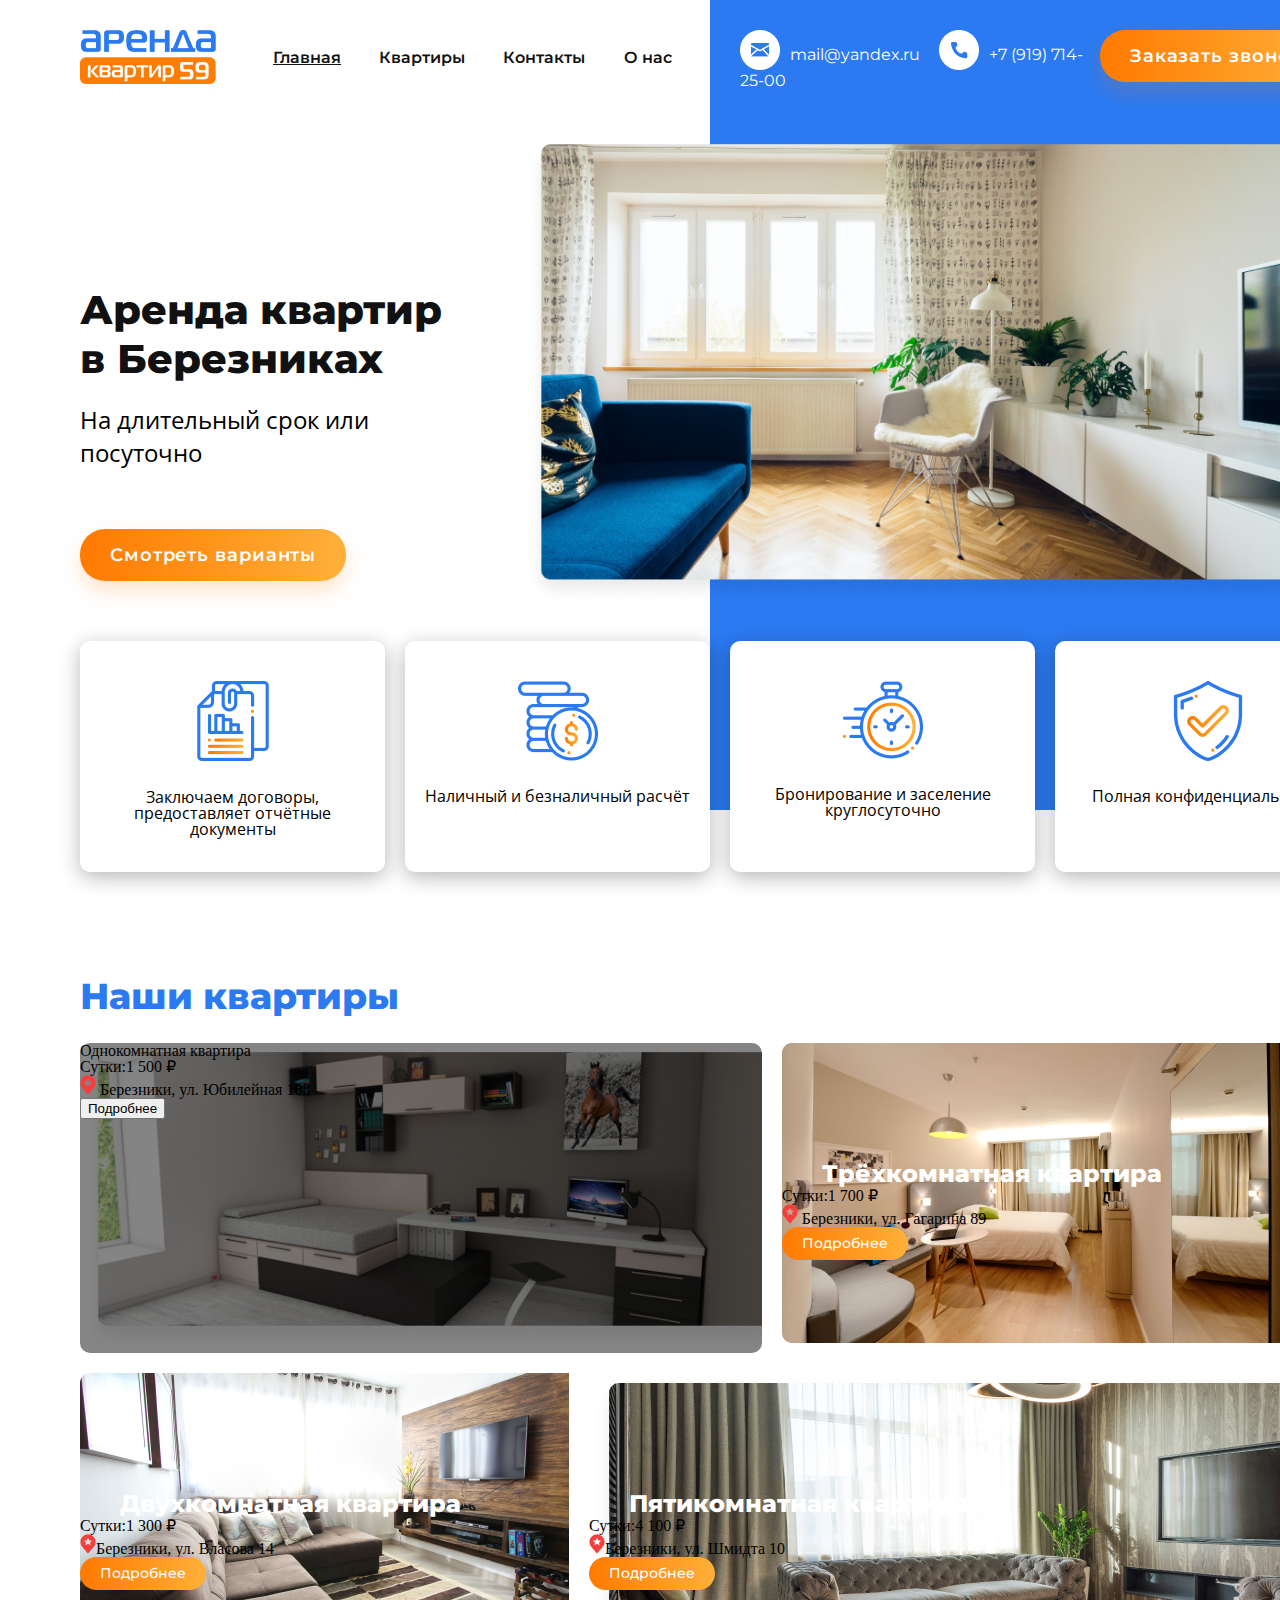
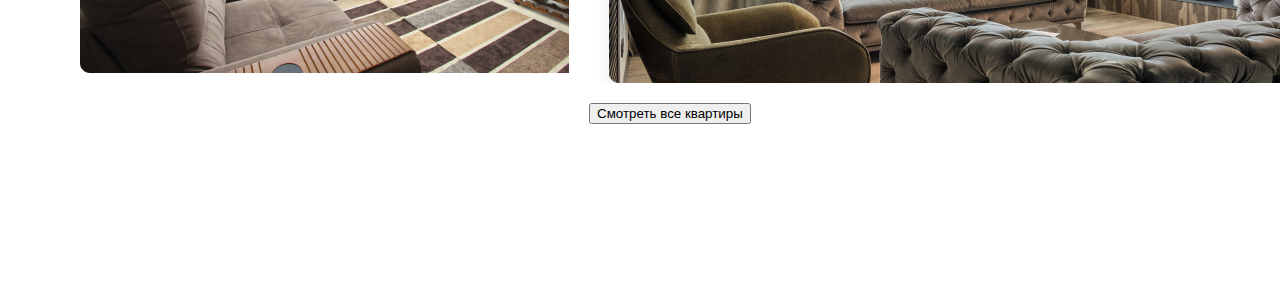
==== Honework_7/index.html @ 9f1ea018 "start hw7" ====
<!DOCTYPE html>
<html lang="en">

<head>
    <meta charset="UTF-8">
    <meta http-equiv="X-UA-Compatible" content="IE=edge">
    <meta name="viewport" content="width=device-width, initial-scale=1.0">
    <link rel="stylesheet" href="reset.css">
    <link rel="stylesheet" href="style.css">
    <link rel="preconnect" href="https://fonts.googleapis.com">
    <link rel="preconnect" href="https://fonts.gstatic.com" crossorigin>
    <link href="https://fonts.googleapis.com/css2?family=Montserrat:wght@500&display=swap" rel="stylesheet">
    <link rel="preconnect" href="https://fonts.googleapis.com">
    <link rel="preconnect" href="https://fonts.gstatic.com" crossorigin>
    <link href="https://fonts.googleapis.com/css2?family=Montserrat:wght@800&display=swap" rel="stylesheet">
    <link rel="preconnect" href="https://fonts.googleapis.com">
    <link rel="preconnect" href="https://fonts.gstatic.com" crossorigin>
    <link href="https://fonts.googleapis.com/css2?family=Open+Sans&display=swap" rel="stylesheet">
    <title>Оренда</title>
</head>

<body>
    <div class="container">
        <div class="grid_card">
            <div class="back_blue"></div>
            <div class="logo"><img src="./image/logo (1).png" alt="Logo"></div>
            <div class="menu">
                <ul>
                    <li><a href="#" style="text-decoration: underline ;">Главная</a></li>
                    <li><a href="second">Квартиры</a></li>
                    <li><a href="#">Контакты</a></li>
                    <li><a href="#">О нас</a></li>
                </ul>
            </div>
            <div class="contacts">
                <img src="./image/Icon.png" alt="mail"><a href="mailto:mail@yandex.ru">mail@yandex.ru</a>
                <img style="margin-left: 15px;" src="./image/Icon (1).png" alt="phone"><a
                    href="tel:+7 (919) 714-25-00">+7 (919) 714-25-00</a>
            </div>
            <div class="btn_main"><button type="button">Заказать звонок</button></div>
            <div class="left">
                <h1>Аренда квартир в Березниках</h1>
                <h2>На длительный срок
                    или посуточно</h2>
                <button type="button">Смотреть варианты</button>
            </div>
            <div class="right"><img style="margin-left: 30px ; width:97%;" src="./image/img.png" alt="квартира"></div>

            <div class="offers">

                <div class="card1"><img src="./image/XMLID 1334.png" alt="file">
                    <h2>Заключаем договоры, предоставляет отчётные документы</h2>
                </div>
                <div class="card2"><img src="./image/Group 13.png" alt="money">
                    <h2>Наличный и безналичный расчёт</h2>
                </div>
                <div class="card3"><img src="./image/XMLID 386.png" alt="time">
                    <h2>Бронирование и заселение круглосуточно</h2>
                </div>
                <div class="card4"><img src="./image/Group (2).png" alt="safe">
                    <h2>Полная конфиденциальность </h2>
                </div>

            </div>

        </div>

    </div>
    <div class="container_2">
        <div class="our_apartament">
            <div id="second" class="header">
                <h1>Наши квартиры</h1>
            </div>

            <div class="aprt_1">

                <div class="box_shadow">
                    <h2>Однокомнатная квартира</h2>
                    <ul>
                        <li>Сутки:1 500 ₽</li>
                        <li><img src="./image/location.png" alt="locationicon"> Березники, ул. Юбилейная 108</li>
                    </ul>
                    <button>Подробнее</button>
                </div>

            </div>
            <div class="aprt_2">
                <h2>Трёхкомнатная квартира</h2>
                <ul>
                    <li>Сутки:1 700 ₽</li>
                    <li><img src="./image/location.png" alt="locationicon"> Березники, ул. Гагарина 89</li>
                </ul>
                <button>Подробнее</button>
            </div>
            <div class="aprt_3">
                <h2>Двухкомнатная квартира</h2>
                <ul>
                    <li>Сутки:1 300 ₽</li>
                    <li><img src="./image/location.png" alt="locationicon">Березники, ул. Власова 14</li>
                </ul>
                <button>Подробнее</button>
            </div>
            <div class="aprt_4">
                <h2>Пятикомнатная квартира</h2>
                <ul>
                    <li>Сутки:4 100 ₽</li>
                    <li><img src="./image/location.png" alt="locationicon">Березники, ул. Шмидта 10</li>
                </ul>
                <button>Подробнее</button>
            </div>
            <div class="btn_aprt">
                <button>Смотреть все квартиры</button>
            </div>
        </div>


    </div>
</body>

</html>
---- Honework_7/style.css ----
body{
  background-color: (255, 255, 255, 1);
}
.container{
    max-width: 1440px ;
    width: 100%;
    margin: 0 auto;
    margin-left: 80px;
    margin-bottom: 80px;
}
div.container>.grid_card{

    display: grid;
    grid-template-columns:  1.2fr repeat(4, 1fr)  repeat(2, 1.8fr) 2.4fr ;
    grid-template-rows: 0.8fr repeat(2, 1.5fr) 1fr 0.5fr;
    grid-column-gap: 0px;
    grid-row-gap: 0px;
}
div.container>div.grid_card>.back_blue{
    grid-area: 1 / 6 / 5 / 9;
    width: 100%;
    height: 810px;
    background-color: rgba(43, 122, 241, 1);
    z-index: -2;
}
div.container>div.grid_card>.logo{
    margin-top: 30px;
    grid-area: 1 / 1 / 2 / 2;
}
div.container>div.grid_card>.menu{
    margin-top: 50px;
    grid-area: 1 / 2 / 2 / 6;

}
div.container>div.grid_card>.contacts{
    margin-top: 30px;
    grid-area: 1 / 6 / 2 / 8;
    margin-left: 30px;
    
}
div.container>div.grid_card>.btn_main{
    margin-top: 30px;
    grid-area: 1 / 8 / 2 / 9;
    
}
div.container>div.grid_card>.left{
    grid-area: 2 / 1 / 4 / 4;
    width: 413px;
    height: 296px;
    margin-top: 150px;
    
}
div.container>div.grid_card>.right{
    grid-area: 2 / 4 / 4 / 9;
}
div.container>div.grid_card>.offers{
    grid-area: 4 / 1 / 6 / 9;
    

}
div.container>div.grid_card>div.menu>ul>li>a{
    text-decoration: none;
    color: rgba(17, 17, 17, 1);
    font-family: 'Montserrat';
    font-weight: 600;
    font-size: 16px;
}
div.container>div.grid_card>div.menu>ul{
    display: flex;
    align-content: space-between;
    justify-content: space-evenly;
}
div.container>div.grid_card>.contacts>a{
    color: rgba(255, 255, 255, 1);
    font-family: 'Montserrat';
    font-weight: 400;
    font-size: 16px;
    vertical-align: 10px;
    margin-left: 10px;
    text-decoration: none;
}
div.container>div.grid_card>div.btn_main>button{
    box-shadow: 0px 10px 20px 0px rgba(255, 122, 0, 0.2);
    border-radius: 25px;
    display: flex;
    align-items: center;
    justify-content: center;
    padding: 15px 30px;
    border: none;
    cursor: pointer;
    font-family:'Montserrat' ;
    font-weight: 600;
    font-size: 18px;
    line-height: 22px;
    letter-spacing: 0.05em;
    background: linear-gradient(89.77deg, #FF7A00 0.2%, #FFB039 99.82%);
    color: rgba(255, 255, 255, 1);
    
}
div.container>div.grid_card>div.left>h1{
    font-family: 'Montserrat';
    font-size: 40px;
    font-weight: 800;
    line-height: 49px;
    letter-spacing: 0em;
    text-align: left;
    color: rgba(17, 17, 17, 1);


}
div.container>div.grid_card>div.left>h2{
    margin-top: 20px;
    text-align: left;
    font-family: 'Open Sans';
    font-size: 24px;
    font-weight: 400;
    line-height: 33px;
    letter-spacing: 0em;
    margin-top: 20px;
   

}
div.container>div.grid_card>div.left>button{
    margin-top: 60px;
    box-shadow: 0px 10px 20px 0px rgba(255, 122, 0, 0.2);
    border-radius: 25px;
    display: flex;
    align-items: center;
    justify-content: center;
    padding: 15px 30px;
    border: none;
    cursor: pointer;
    font-family:'Montserrat' ;
    font-weight: 600;
    font-size: 18px;
    line-height: 22px;
    letter-spacing: 0.05em;
    background: linear-gradient(89.77deg, #FF7A00 0.2%, #FFB039 99.82%);
    color: rgba(255, 255, 255, 1);
}
div.container>div.grid_card>div.offers{
    display: grid;
    grid-template-columns:  repeat(7, 1fr) 2fr;
    grid-template-rows: 1fr;

}
div.container>div.grid_card>div.offers>.card1{
    grid-area: 1 / 1 / 2 / 3;
    text-align: center;
    width: 305px;
    height: 231px;
    background-color: rgba(255, 255, 255, 1);
    z-index: 3;
    border-radius:10px ;
    box-shadow:0 5px 20px 0 rgba(17, 17, 17, 0.3);
   
}
div.container>div.grid_card>div.offers>div.card1>img{
    margin-top: 40px;
    margin-bottom: 25px;
}
div.container>div.grid_card>div.offers>div.card1>h2{
    width: 265px;
    font-family: 'Open Sans',sans-serif;
    font-size: 16px;
    font-weight: 400;
    margin-left: 20px;
}

div.container>div.grid_card>div.offers>.card2{
   margin-left: 20px;
   grid-area: 1 / 3 / 2 / 5;
    text-align: center;
    width: 305px;
    height: 231px;
    background-color: rgba(255, 255, 255, 1);
    z-index: 3;
    border-radius:10px ;
    box-shadow:  0 5px 20px 0 rgba(17, 17, 17, 0.3);
    font-family: 'Open Sans';
    font-size: 16px;
    font-weight: 400;
    
}
div.container>div.grid_card>div.offers>div.card2>img{
    margin-top: 40px;
    margin-bottom: 25px;
}
div.container>div.grid_card>div.offers>div.card2>h2{
    width: 265px;
    font-family: 'Open Sans',sans-serif;
    font-size: 16px;
    font-weight: 400;
    margin-left: 20px;
}
div.container>div.grid_card>div.offers>.card3{
    margin-left: 20px;
    grid-area: 1 / 5 / 2 / 7;
   text-align: center;
    width: 305px;
    height: 231px;
    background-color: rgba(255, 255, 255, 1);
    border-radius:10px ;
    box-shadow: 0 5px 20px 0 rgba(17, 17, 17, 0.3);
    z-index: 3;
    font-family: 'Open Sans';
    font-size: 16px;
    font-weight: 400;
    
}
div.container>div.grid_card>div.offers>div.card3>img{
    margin-top: 40px;
    margin-bottom: 25px;
}
div.container>div.grid_card>div.offers>div.card3>h2{
    width: 265px;
    font-family: 'Open Sans',sans-serif;
    font-size: 16px;
    font-weight: 400;
    margin-left: 20px;
}
div.container>div.grid_card>div.offers>.card4{
    margin-left: 20px;
    grid-area: 1 / 7 / 2 / 9; 
    text-align: center;
    width: 305px;
    height: 231px;
    background-color: rgba(255, 255, 255, 1);
    border-radius:10px ;
    box-shadow:0 5px 20px 0 rgba(17, 17, 17, 0.3);
    
    font-family: 'Open Sans';
    font-size: 16px;
    font-weight: 400;
}
div.container>div.grid_card>div.offers>div.card4>img{
    margin-top: 40px;
    margin-bottom: 25px;
}
div.container>div.grid_card>div.offers>div.card4>h2{
    width: 265px;
    font-family: 'Open Sans',sans-serif;
    font-size: 16px;
    font-weight: 400;
    margin-left: 20px;
}
.container_2{
    max-width: 1440px ;
    width: 100%;
    margin: 0 auto;
    margin-left: 80px;
    height: 814px;
}
div.container_2>.our_apartament{
    display: grid;
    grid-template-columns: 1.5fr repeat(2, 1.2fr) repeat(2, 1.5fr) repeat(3, 1fr);
    grid-template-rows: 0.4fr  repeat(4, 1.2fr) 1.5fr;
   gap: 20px;
   

}
div.container_2>div.our_apartament>.header{
    grid-area: 1 / 1 / 2 / 4;
}
div.container_2>div.our_apartament>.aprt_1{
    position: relative;
   background:  url(./image/apart1.png);
   background-repeat:no-repeat ;
   background-size: cover;
    grid-area: 2 / 1 / 4 / 5;
  

}
div.container_2>div.our_apartament>div.aprt_1>.box_shadow{
    width: 100%;
    height: 100%;
    left: 0px;
    top: 0px;
    border-radius: 10px;
    background-color: rgba(0, 0, 0, 0.479);
    position: absolute;

}

div.container_2>div.our_apartament>.aprt_2{
    height: 300px;
    grid-area: 2 / 5 / 4 / 9;
    background-repeat: no-repeat;
    background-image: url(./image/apart3.png);
   
   
}
div.container_2>div.our_apartament>.aprt_3{
    height: 300px;
    grid-area: 4 / 1 / 6 / 4;
    background-repeat: no-repeat;
    background-image: url(./image/apart2.png);
    
}
div.container_2>div.our_apartament>.aprt_4{
    height: 310px;
    background-image: url(./image/apart4.png);
    background-repeat: no-repeat;
    
    grid-area: 4 / 4 / 6 / 9;
}
div.container_2>div.our_apartament>.btn_aprt{
    grid-area: 6 / 4 / 7 / 6;
}
div.container_2>div.our_apartament>div.header>h1{
    font-family: 'Montserrat';
    font-size: 36px;
    font-weight: 800;
    line-height: 44px;
   
    text-align: left;
    color: rgba(43, 122, 241, 1);

}
div.container_2>div.our_apartament>div.aprt_1>h2,
div.container_2>div.our_apartament>div.aprt_2>h2,
div.container_2>div.our_apartament>div.aprt_3>h2,
div.container_2>div.our_apartament>div.aprt_4>h2{
    font-family: 'Montserrat';
    color: rgba(255, 255, 255, 1); 
    font-size: 24px;
    font-weight: 800;
    line-height: 29px;
    
    margin-left: 40px;
    margin-top: 116px;

}
 div.container_2>div.our_apartament>div.aprt_1>button,
 div.container_2>div.our_apartament>div.aprt_2>button,
 div.container_2>div.our_apartament>div.aprt_3>button,
 div.container_2>div.our_apartament>div.aprt_4>button{
    border-radius: 25px;
    padding: 8px 20px;
    border: none;
    cursor: pointer;
    font-family:'Montserrat' ;
    font-weight: 500;
    font-size: 14px;
    line-height: 17px;
    background: linear-gradient(89.77deg, #FF7A00 0.2%, #FFB039 99.82%);
    color: rgba(255, 255, 255, 1);
 }
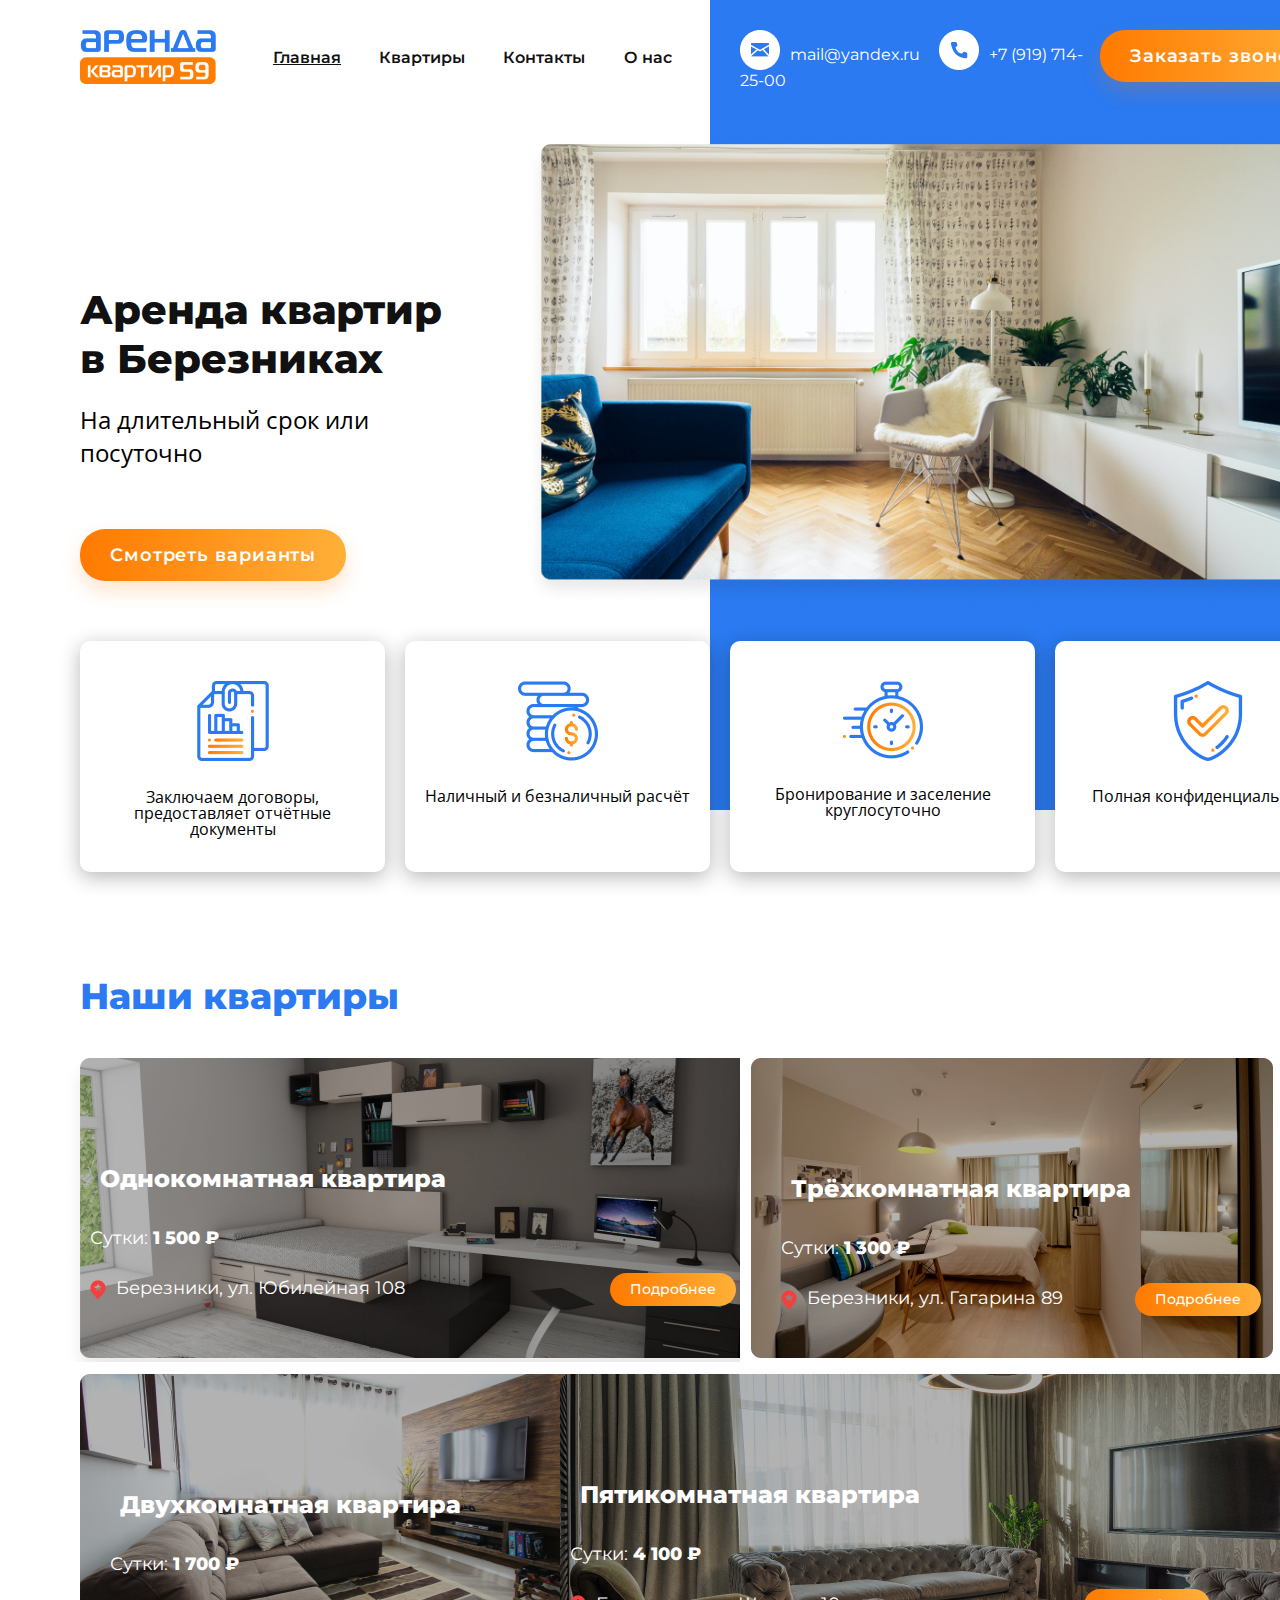
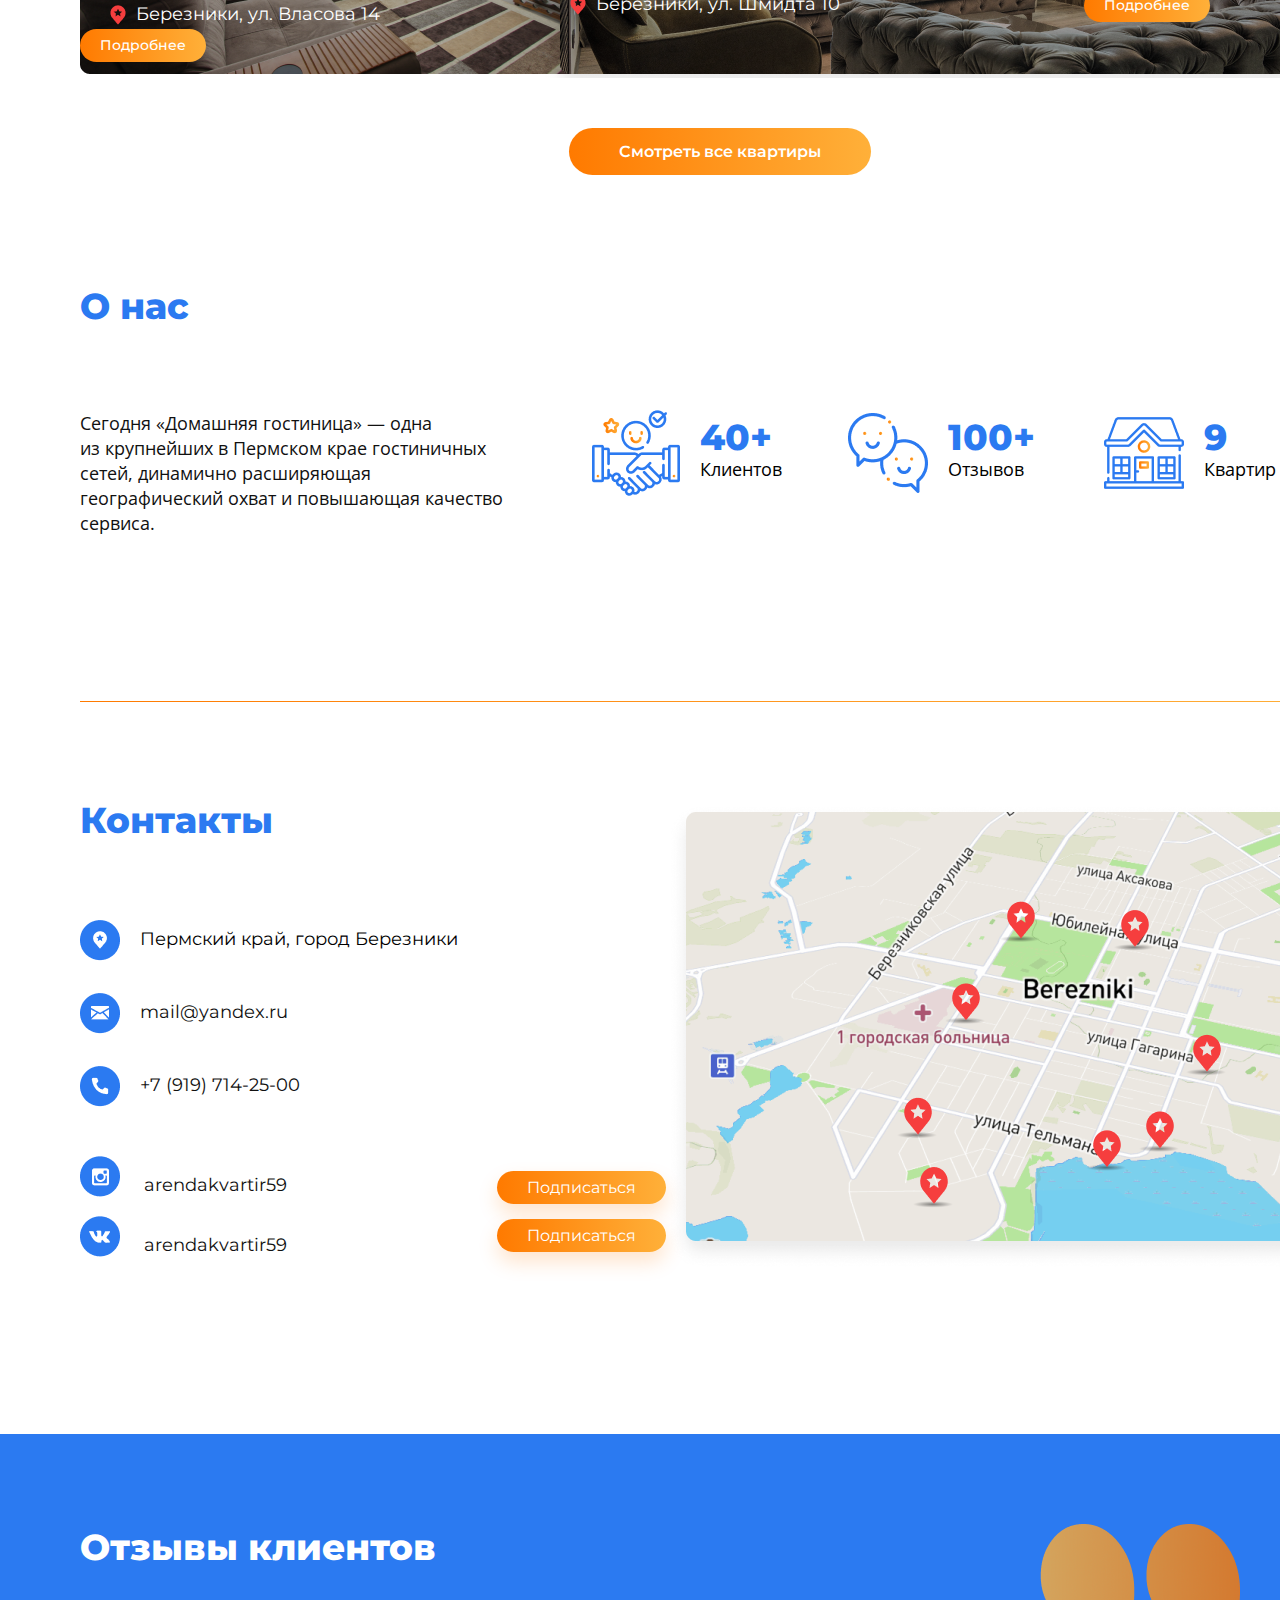
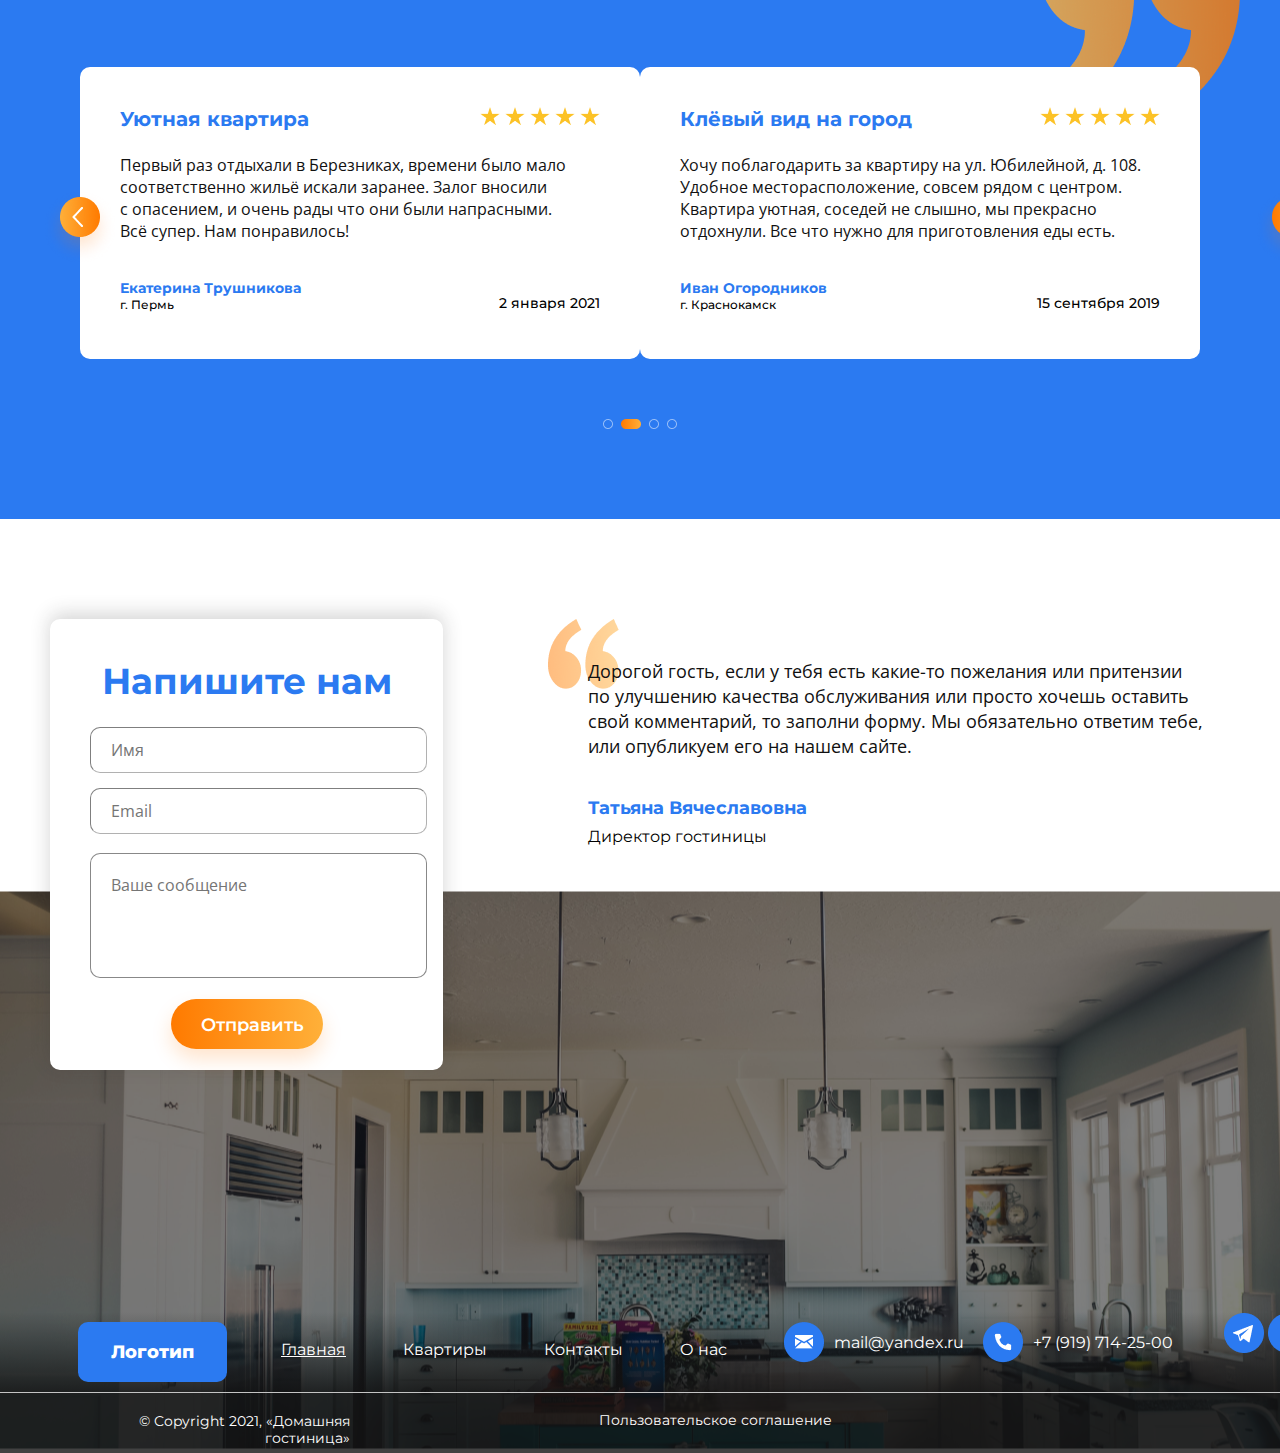
==== commit 219439ef: "upload  whole hw7" ====
--- a/Honework_7/index.html
+++ b/Honework_7/index.html
@@ -32,7 +32,7 @@
                     <li><a href="#">О нас</a></li>
                 </ul>
             </div>
-            <div class="contacts">
+            <div class="header_contacts">
                 <img src="./image/Icon.png" alt="mail"><a href="mailto:mail@yandex.ru">mail@yandex.ru</a>
                 <img style="margin-left: 15px;" src="./image/Icon (1).png" alt="phone"><a
                     href="tel:+7 (919) 714-25-00">+7 (919) 714-25-00</a>
@@ -67,54 +67,208 @@
 
     </div>
     <div class="container_2">
+        <h1>Наши квартиры</h1>
         <div class="our_apartament">
-            <div id="second" class="header">
-                <h1>Наши квартиры</h1>
-            </div>
-
-            <div class="aprt_1">
-
-                <div class="box_shadow">
+            <div class="one_room">
+                <div class="about_apartament">
                     <h2>Однокомнатная квартира</h2>
                     <ul>
-                        <li>Сутки:1 500 ₽</li>
-                        <li><img src="./image/location.png" alt="locationicon"> Березники, ул. Юбилейная 108</li>
-                    </ul>
-                    <button>Подробнее</button>
-                </div>
-
-            </div>
-            <div class="aprt_2">
-                <h2>Трёхкомнатная квартира</h2>
-                <ul>
-                    <li>Сутки:1 700 ₽</li>
-                    <li><img src="./image/location.png" alt="locationicon"> Березники, ул. Гагарина 89</li>
-                </ul>
-                <button>Подробнее</button>
-            </div>
-            <div class="aprt_3">
-                <h2>Двухкомнатная квартира</h2>
-                <ul>
-                    <li>Сутки:1 300 ₽</li>
-                    <li><img src="./image/location.png" alt="locationicon">Березники, ул. Власова 14</li>
-                </ul>
-                <button>Подробнее</button>
-            </div>
-            <div class="aprt_4">
-                <h2>Пятикомнатная квартира</h2>
-                <ul>
-                    <li>Сутки:4 100 ₽</li>
-                    <li><img src="./image/location.png" alt="locationicon">Березники, ул. Шмидта 10</li>
-                </ul>
-                <button>Подробнее</button>
-            </div>
-            <div class="btn_aprt">
-                <button>Смотреть все квартиры</button>
-            </div>
-        </div>
-
-
-    </div>
+                        <li>Сутки: <span class="price">1 500 ₽</span></li>
+                        <li><img class="location" src="./image/location.png" alt="locationicon">Березники, ул. Юбилейная
+                            108</li>
+                    </ul>
+                </div>
+                <div class="btn_room first"> <button id="details" type="button">Подробнее</button></div>
+            </div>
+            <div class="three_room">
+                <div class="about_apartament">
+                    <h2>Трёхкомнатная квартира</h2>
+                    <ul>
+                        <li>Сутки: <span class="price">1 300 ₽</span></li>
+                        <li><img class="location" src="./image/location.png" alt="locationicon">Березники, ул. Гагарина
+                            89</li>
+                    </ul>
+                </div>
+                <div class="btn_room"> <button id="details" type="button">Подробнее</button></div>
+            </div>
+            <div class="two_room">
+                <div class="about_apartament">
+                    <h2>Двухкомнатная квартира</h2>
+                    <ul>
+                        <li>Сутки:<span class="price"> 1 700 ₽</span></li>
+                        <li><img class="location" src="./image/location.png" alt="locationicon">Березники, ул. Власова
+                            14</li>
+                    </ul>
+                </div>
+                <div class="btn_room"> <button id="details" type="button">Подробнее</button></div>
+            </div>
+            <div class="four_room">
+                <div class="about_apartament">
+                    <h2>Пятикомнатная квартира</h2>
+                    <ul>
+                        <li>Сутки: <span class="price">4 100 ₽</span></li>
+                        <li><img class="location" src="./image/location.png" alt="locationicon">Березники, ул. Шмидта 10
+                        </li>
+                    </ul>
+                </div>
+                <div class="btn_room four"> <button id="details" type="button">Подробнее</button></div>
+            </div>
+        </div>
+        <div class="all_rooms">
+            <button id="look_all_room">Смотреть все квартиры</button>
+        </div>
+
+    </div>
+    <div class="container_about">
+        <div class="about">
+            <div class="about_title">
+                <h1>О нас</h1>
+            </div>
+            <div class="about_text">
+                <p>Сегодня «Домашняя гостиница» — одна из крупнейших в Пермском крае гостиничных сетей, динамично
+                    расширяющая географический охват и повышающая качество сервиса.</p>
+            </div>
+            <div class="customers"><img height="88px" width="88px" src="./image/deal.png" alt="deal">
+                <p class="text_icon"><span class="blue_number">40+ </span> Клиентов</p>
+            </div>
+            <div class="reviews"><img src="./image/review 2.png" alt="review">
+                <p class="text_icon"><span class="blue_number">100+</span> Отзывов</p>
+            </div>
+            <div class="flate"><img src="./image/flate.png" alt="flate">
+                <p class="text_icon"><span class="blue_number">9 </span>Квартир</p>
+            </div>
+        </div>
+        <div class="liner_orange"></div>
+    </div>
+    <div class="container_contacts">
+        <div class="contacts">
+            <div class="title_contact">
+                <h1>Контакты</h1>
+            </div>
+            <div class="our_location"><img src="./image/localisation.png" alt="localisation">
+                <h3>Пермский край, город Березники</h3>
+                <img class="icon_1" src="./image/Mail.png" alt="mail_icon"><a class="reference mail"
+                    href="mailto:mail@yandex.ru">mail@yandex.ru</a>
+                <br>
+                <img class="icon_2" src="./image/phone.png" alt="phone_icon"><a class="reference phone"
+                    href="phone:+7 (919) 714-25-00">+7 (919) 714-25-00</a>
+
+            </div>
+
+            <div class="messengers">
+                <img src="./image/instagramm.png" alt="instagram_icon">
+                <a class="reference" href="https://www.instagram.com">arendakvartir59</a>
+                <br>
+                <br>
+                <img src="./image/vk.png" alt="vk_icon">
+                <a class="reference" href="https://vk.com/">arendakvartir59</a>
+            </div>
+            <div class="button_submit"><button class="submit_to_us">Подписаться</button>
+                <button class="submit_to_us">Подписаться</button></div>
+            <div class="map"><img src="./image/Map.png" alt="map"></div>
+        </div>
+    </div>
+    <div class="container_reviews">
+        <div class="wrapper_reviews">
+
+            <div class="topic">
+                <h1>Отзывы клиентов</h1>
+                <img class="image_comma" src="./image/“.png" alt="comma">
+            </div>
+            <div class="box">
+                <div class="left_review">
+                    <div class="header">
+                        <div class="title_review">
+                            <h3>Уютная квартира</h3>
+                        </div>
+                        <div class="stars"><img src="./image/stars.png" alt="stars"></div>
+                    </div>
+                    <article>Первый раз отдыхали в Березниках, времени было мало соответственно жильё искали заранее.
+                        Залог вносили с опасением, и очень рады что они были напрасными. Всё супер. Нам понравилось!
+                    </article>
+                    <div class="footer">
+                        <div class="avtor">
+                            <p class="name">Екатерина Трушникова</p>
+                            <p class="city">г. Пермь</p>
+                        </div>
+                        <div class="data">
+                            <p>2 января 2021</p>
+                        </div>
+                    </div>
+                   <img class="left_arrow" src="./image/left_arrow.png" alt="left_arrow">
+                </div>
+                <div class="right_review">
+                    <div class="header">
+                        <div class="title_review">
+                            <h3>Клёвый вид на город</h3>
+                        </div>
+                        <div class="stars"><img src="./image/stars.png" alt="stars"></div>
+                    </div>
+                    <article>Хочу поблагодарить за квартиру на ул. Юбилейной, д. 108. Удобное месторасположение, совсем
+                        рядом с центром. Квартира уютная, соседей не слышно, мы прекрасно отдохнули. Все что нужно
+                        для приготовления еды есть.</article>
+                    <div class="footer">
+                        <div class="avtor">
+                            <p class="name">Иван Огородников</p>
+                            <p class="city">г. Краснокамск</p>
+                        </div>
+                        <div class="data">
+                            <p>15 сентября 2019</p>
+                        </div>
+                    </div>
+                    <img class="right_arrow" src="./image/right_arrow.png" alt="right_arrow">
+                </div>
+            </div>
+            <div class="pointer_box"><img src="./image/Slider (1).png" alt="slider"></div>
+        </div>
+    </div>
+   <div class="container_write-to-us">
+    <div class="form_wrap">
+       <h1>Напишите нам</h1>
+       <input class="first_name" placeholder="Имя" type="text">
+       <input class="email" placeholder="Email" type="text">
+       <textarea name="your_sms" id="your_text" placeholder="Ваше сообщение"></textarea>
+       <button  class="send" type="button">Отправить</button>
+    </div>
+    <div class="comma"><img src="./image/comma.png" alt="comma"></div>
+    <div class="text_wrap">
+        <p class="feedback">Дорогой гость, если у тебя есть какие-то пожелания или притензии по улучшению качества обслуживания или просто хочешь оставить свой комментарий, то заполни форму. Мы обязательно ответим тебе, или опубликуем его на нашем сайте.</p>
+        <p class="name">Татьяна Вячеславовна</p>
+        <p class="designation">Директор гостиницы</p>
+
+    </div>
+   </div>
+   <div class="background_image"></div>
+<footer>
+    <div class="btn_logo">
+        <button type="button">Логотип</button>
+    </div>
+    <div class="menu">
+        <ul>
+            <li><a href="#" style="text-decoration: underline ;">Главная</a></li>
+            <li><a href="second">Квартиры</a></li>
+            <li><a href="#">Контакты</a></li>
+            <li><a href="#">О нас</a></li>
+        </ul>
+    </div>
+    <div class="footer_contacts">
+        <img src="./image/Mail.png" alt="mail"><a href="mailto:mail@yandex.ru">mail@yandex.ru</a>
+        <img style="margin-left: 15px;" src="./image/phone.png" alt="phone"><a
+            href="tel:+7 (919) 714-25-00">+7 (919) 714-25-00</a>
+    </div>
+    <div class="our_mesengers">
+        <a href="https://web.telegram.org/"><img src="./image/telegramm.png" alt="telegramm"></a>
+         <a href="https://www.facebook.com/"><img src="./image/facebook.png" alt="facebook"></a>
+         <a href="https://vk.com/"><img src="./image/vk.png" alt="vk"></a>
+         <a href="https://www.instagram.com/"><img src="./image/instagramm.png" alt="instagram"></a>
+        
+        </div>
+</footer>
+<hr class="liner_footer">
+<div class="copyright">
+    <p class="rights">© Copyright 2021, «Домашняя гостиница»</p>
+    <p class="agree">Пользовательское соглашение</p>
+</div>
 </body>
 
 </html>--- a/Honework_7/style.css
+++ b/Honework_7/style.css
@@ -1,5 +1,5 @@
 body{
-  background-color: (255, 255, 255, 1);
+  background-color: rgba(255, 255, 255, 1);
 }
 .container{
     max-width: 1440px ;
@@ -9,7 +9,6 @@
     margin-bottom: 80px;
 }
 div.container>.grid_card{
-
     display: grid;
     grid-template-columns:  1.2fr repeat(4, 1fr)  repeat(2, 1.8fr) 2.4fr ;
     grid-template-rows: 0.8fr repeat(2, 1.5fr) 1fr 0.5fr;
@@ -32,7 +31,7 @@
     grid-area: 1 / 2 / 2 / 6;
 
 }
-div.container>div.grid_card>.contacts{
+div.container>div.grid_card>.header_contacts{
     margin-top: 30px;
     grid-area: 1 / 6 / 2 / 8;
     margin-left: 30px;
@@ -70,7 +69,7 @@
     align-content: space-between;
     justify-content: space-evenly;
 }
-div.container>div.grid_card>.contacts>a{
+div.container>div.grid_card>.header_contacts>a{
     color: rgba(255, 255, 255, 1);
     font-family: 'Montserrat';
     font-weight: 400;
@@ -96,6 +95,11 @@
     background: linear-gradient(89.77deg, #FF7A00 0.2%, #FFB039 99.82%);
     color: rgba(255, 255, 255, 1);
     
+}
+div.container>div.grid_card>div.btn_main>button:hover{
+    color: black;
+    transition: 0.3s;
+    text-transform: uppercase;
 }
 div.container>div.grid_card>div.left>h1{
     font-family: 'Montserrat';
@@ -250,91 +254,142 @@
     margin: 0 auto;
     margin-left: 80px;
     height: 814px;
-}
-div.container_2>.our_apartament{
-    display: grid;
-    grid-template-columns: 1.5fr repeat(2, 1.2fr) repeat(2, 1.5fr) repeat(3, 1fr);
-    grid-template-rows: 0.4fr  repeat(4, 1.2fr) 1.5fr;
-   gap: 20px;
+    margin-bottom: 100px;
+}
+.our_apartament{
+    display: grid;
+    grid-template-columns: 1.5fr 1fr 0.7fr 2fr 1fr;
+    grid-template-rows: repeat(2, 19em);
+    gap: 0.7em;
+}
+.one_room{
+    position: relative;
+   grid-area: 1 / 1 / 2 / 4;
+   background-repeat: no-repeat;
+   background-size: auto;
+   margin-left:-20px;
+   margin-top: -10px;
+
+}
+.one_room::before{
+    content: "";
+    position: absolute;
+    top: 0; 
+    left: 0;
+    width: 100%; height: 100%;
+    background:  url(./image/apart1.png);
+    filter: brightness(70%);
+    z-index:-3;
+
+}
+.three_room{
+    position: relative;
+    grid-area: 1 / 4 / 2 / 6;
+}
+.three_room::before{
+    content: "";
+    position: absolute;
+    top: 0; 
+    left: 0;
+    width: 100%;
+     height: 100%;
+    background-image: url(./image/apart3.png);
+    background-repeat: no-repeat;
+    background-size: auto;
+    filter: brightness(70%);
+    z-index:-3;
+}
+.two_room{
+    position: relative;
+   grid-area: 2 / 1 / 3 / 3;
    
-
-}
-div.container_2>div.our_apartament>.header{
-    grid-area: 1 / 1 / 2 / 4;
-}
-div.container_2>div.our_apartament>.aprt_1{
-    position: relative;
-   background:  url(./image/apart1.png);
-   background-repeat:no-repeat ;
-   background-size: cover;
-    grid-area: 2 / 1 / 4 / 5;
-  
-
-}
-div.container_2>div.our_apartament>div.aprt_1>.box_shadow{
+}
+.two_room::before{
+    content: "";
+    position: absolute;
+    top: 0; 
+    left: 0;
     width: 100%;
     height: 100%;
-    left: 0px;
-    top: 0px;
-    border-radius: 10px;
-    background-color: rgba(0, 0, 0, 0.479);
+    background-image: url(./image/apart2.png);
+    background-repeat: no-repeat;
+    background-size: auto;
+    filter: brightness(70%);
+    z-index:-3;
+}
+.four_room{
+    grid-area: 2 / 3 / 3 / 6;
+    position: relative;
+    margin-left:-60px;
+    margin-top: -10px;
+}
+.four_room::before{
+    content: "";
     position: absolute;
-
-}
-
-div.container_2>div.our_apartament>.aprt_2{
-    height: 300px;
-    grid-area: 2 / 5 / 4 / 9;
-    background-repeat: no-repeat;
-    background-image: url(./image/apart3.png);
-   
-   
-}
-div.container_2>div.our_apartament>.aprt_3{
-    height: 300px;
-    grid-area: 4 / 1 / 6 / 4;
-    background-repeat: no-repeat;
-    background-image: url(./image/apart2.png);
-    
-}
-div.container_2>div.our_apartament>.aprt_4{
-    height: 310px;
+    top: 0; 
+    left: 0;
+    width: 100%;
+    height: 100%;
     background-image: url(./image/apart4.png);
     background-repeat: no-repeat;
-    
-    grid-area: 4 / 4 / 6 / 9;
-}
-div.container_2>div.our_apartament>.btn_aprt{
-    grid-area: 6 / 4 / 7 / 6;
-}
-div.container_2>div.our_apartament>div.header>h1{
-    font-family: 'Montserrat';
-    font-size: 36px;
-    font-weight: 800;
-    line-height: 44px;
-   
-    text-align: left;
-    color: rgba(43, 122, 241, 1);
-
-}
-div.container_2>div.our_apartament>div.aprt_1>h2,
-div.container_2>div.our_apartament>div.aprt_2>h2,
-div.container_2>div.our_apartament>div.aprt_3>h2,
-div.container_2>div.our_apartament>div.aprt_4>h2{
+    background-size: auto;
+    filter: brightness(70%);
+    z-index:-3;
+}
+div.one_room>div.about_apartament>h2,
+div.three_room>div.about_apartament>h2,
+div.two_room>div.about_apartament>h2,
+div.four_room>div.about_apartament>h2{
+    z-index: 3;
     font-family: 'Montserrat';
     color: rgba(255, 255, 255, 1); 
     font-size: 24px;
     font-weight: 800;
     line-height: 29px;
-    
     margin-left: 40px;
     margin-top: 116px;
-
-}
- div.container_2>div.our_apartament>div.aprt_1>button,
- div.container_2>div.our_apartament>div.aprt_2>button,
- div.container_2>div.our_apartament>div.aprt_3>button,
- div.container_2>div.our_apartament>div.aprt_4>button{
+    margin-bottom: 30px;
+}
+
+div.container_2>h1{
+    font-family: 'Montserrat';
+    font-size: 36px;
+    font-weight: 800;
+    line-height: 44px;
+    text-align: left;
+    color: rgba(43, 122, 241, 1);
+    margin-bottom: 40px;
+}
+div.one_room>div.about_apartament>ul>li,
+div.three_room>div.about_apartament>ul>li,
+div.two_room>div.about_apartament>ul>li,
+div.four_room>div.about_apartament>ul>li{
+    margin-top: 20px;
+    margin-left: 30px;
+    font-family:'Montserrat' ;
+    font-weight: 400;
+    font-size: 18px;
+    color: rgba(255, 255, 255, 1);  
+    line-height: 30px;
+}
+.price{
+    font-weight: 800;
+}
+.location{
+    margin-right: 10px;
+    vertical-align: middle;
+}
+.about_apartament{
+    display: inline-block;
+}
+.btn_room{
+    display: inline-block; 
+}
+.first,
+.four{
+  margin-left: 160px;
+}
+#details{
     border-radius: 25px;
     padding: 8px 20px;
     border: none;
@@ -345,4 +400,589 @@
     line-height: 17px;
     background: linear-gradient(89.77deg, #FF7A00 0.2%, #FFB039 99.82%);
     color: rgba(255, 255, 255, 1);
- }+}
+.all_rooms{
+    margin-top: 50px;
+    display: flex;
+    justify-content: center;
+}
+#look_all_room{
+    border-radius: 25px;
+    padding: 15px 50px;
+    border: none;
+    cursor: pointer;
+    font-family:'Montserrat' ;
+    font-weight: 600;
+    font-size: 16px;
+    line-height: 17px;
+    background: linear-gradient(89.77deg, #FF7A00 0.2%, #FFB039 99.82%);
+    color: rgba(255, 255, 255, 1);
+}
+.container_about{
+    max-width: 1440px ;
+    width: 100%;
+    margin: 0 auto;
+    margin-left: 80px;
+    margin-bottom: 100px;
+
+}
+.about{
+    display: grid;
+    grid-template-columns: 2fr repeat(6, 0.5fr);
+    grid-template-rows: 0.5fr repeat(2, 1fr);
+    grid-column-gap: 0px;
+    grid-row-gap: 0px;
+}
+.about_title{
+    grid-area: 1 / 1 / 2 / 2;
+}
+.about_text{
+    grid-area: 2 / 1 / 3 / 2;
+}
+.customers{
+    grid-area: 2 / 2 / 3 / 4;
+    max-width: 230px;
+    display: flex;
+    align-items: center;
+   
+}
+.reviews{
+    grid-area: 2 / 4 / 3 / 6;
+    max-width: 230px;
+    display: flex;
+    align-items: center;
+}
+.flate{
+    grid-area: 2 / 6 / 3 / 8;
+    max-width: 200px;
+    display: flex;
+    align-items: center;
+}
+.about_title{
+    color: rgba(43, 122, 241, 1);
+    font-family:'Montserrat' ;
+    font-weight: 800;
+    font-size: 36px;
+}
+.about_text{
+    max-width: 435px;
+    margin-top: 40px;
+    font-family: 'Open Sans';
+    font-weight: 400;
+    font-size: 18px;
+    line-height: 25px;
+    color: rgba(17, 17, 17, 1);
+}
+.text_icon{
+    margin-left: 20px;
+    font-family: 'Open Sans';
+    font-weight: 400;
+    font-size: 18px;
+    line-height: 26px;
+}
+
+.blue_number{
+  max-width: 50px;
+    font-family: 'Montserrat';
+    font-weight: 800;
+    font-size: 36px;
+    color: rgba(43, 122, 241, 1);
+  
+}
+.liner_orange{
+    max-width: 1280px;
+    height: 0.1em;
+    background: linear-gradient(89.77deg, #FF7A00 0.2%, #FFB039 99.82%);
+    margin: 0 auto;
+}
+.container_contacts{
+    max-width: 1440px ;
+    width: 100%;
+    margin: 0 auto;
+    margin-left: 80px;
+    margin-bottom: 160px;
+}
+.contacts{
+    display: grid;
+    grid-template-columns: 1.5fr 0.5fr 1.5fr 1fr;
+    grid-template-rows: 1fr 2fr 1fr;
+}
+
+.title_contact{
+    grid-area: 1 / 1 / 2 / 2;
+    color: rgba(43, 122, 241, 1);
+    font-family:'Montserrat' ;
+    font-weight: 800;
+    font-size: 36px;
+}
+.our_location{
+    grid-area: 2 / 1 / 3 / 2;
+    font-family: 'Montserrat';
+    font-size: 18px;
+    font-weight: 400;
+    text-align: left;
+    display: grid;
+    grid-template-columns: 0.1fr 1fr;
+    grid-template-rows: repeat(3, 1fr);
+    
+}
+.our_location>img{
+    grid-area: 1 / 1 / 2 / 2;
+    
+}
+.our_location>h3{
+    grid-area: 1 / 2 / 2 / 3;
+    margin-top: 10px;
+    margin-left: 20px;
+}
+.our_location>.icon_1{
+    grid-area: 2 / 1 / 3 / 2;
+}
+.our_location>.icon_2{
+    grid-area: 3 / 1 / 4 / 2;
+}
+a.mail{
+    grid-area: 2 / 2 / 3 / 3;
+    margin-top: 10px;
+    
+}
+a.phone{
+    grid-area: 3 / 2 / 4 / 3;
+    margin-top: 10px;
+}
+.messengers{
+    grid-area: 3 / 1 / 4 / 2;
+  
+}
+.button_submit{
+    grid-area: 3 / 2 / 4 / 3;
+}
+.map{
+    grid-area: 1 / 3 / 4 / 5;
+}
+.reference{
+    text-decoration: none;
+    font-family: 'Montserrat';
+    font-size: 18px;
+    font-weight: 400;
+    text-align: left;
+    color: rgba(17, 17, 17, 1);
+    margin-left: 20px;
+    vertical-align:super;
+    
+}
+.submit_to_us{
+    border-radius: 25px;
+    padding: 8px 30px;
+    border: none;
+    cursor: pointer;
+    font-family:'Montserrat' ;
+    font-weight: 400;
+    font-size: 16px;
+    line-height: 17px;
+    background: linear-gradient(89.77deg, #FF7A00 0.2%, #FFB039 99.82%);
+    color: rgba(255, 255, 255, 1);
+    margin-top: 15px;
+    box-shadow: 0 10px 20px 0 rgba(255, 122, 0, 0.2);
+}
+.container_reviews{
+    max-width: 1440px ;
+    min-height: 649px;
+    margin: 0 auto;
+    margin-bottom: 100px;
+    background-color: #2B7AF1;
+   
+}
+.wrapper_reviews{
+    padding:90px 80px;
+
+}
+.image_comma{
+    z-index: 0;
+    margin-right: -40px;
+    margin-bottom: 30px;
+  
+
+}
+.box{
+    display: flex;
+    justify-content: space-between;
+   z-index: 3;
+   margin-top: -85px;
+}
+.topic{
+    display:flex;
+    justify-content: space-between;
+
+}
+div.topic>h1{
+    font-family: 'Montserrat';
+    font-size: 36px;
+    font-weight: 800;
+    line-height: 47px;
+    text-align: left;
+    color: #FFFFFF;
+
+
+}
+.left_review{
+    background-color: #FFFFFF;
+    height: 292px;
+    border-radius: 10px;
+    width: 630px;
+    position: relative;
+}
+.pointer_box{
+    margin-top: 60px;
+    display: flex;
+    justify-content: center;
+    align-items: center;
+}
+.right_review{
+    background-color: #FFFFFF;
+    height: 292px;
+    border-radius: 10px;
+    z-index: 3;
+    width: 630px;
+   
+    position: relative;
+}
+.header{
+    display: flex;
+    justify-content: space-between;
+    margin: 40px 40px 23px;
+}
+div.title_review>h3{
+    font-family:'Montserrat';
+    font-size: 20px;
+    font-weight: 700;
+    line-height: 24px;
+    text-align: left;
+    color: #2B7AF1;
+
+}
+article{
+    margin: 0px 40px 37px;
+    font-family: 'Open Sans';
+    font-size: 16px;
+    font-weight: 400;
+    line-height: 22px;
+    text-align: left;
+    color: #111111;
+
+}
+.left_arrow{
+    position: absolute;
+    top: 120px;
+    left: -40px;
+    cursor: pointer;
+    z-index: 5;
+}
+.right_arrow{
+    position: absolute;
+    cursor: pointer;
+    z-index: 5;
+    top: 120px;
+    left: 68vh;
+}
+.footer{
+    display: grid;
+    grid-template-columns: repeat(2, 1fr);
+    grid-template-rows: repeat(2, 0.1fr);
+}
+.avtor{
+    grid-area: 1 / 1 / 3 / 2;
+    margin-left: 40px;
+}
+.data{
+    margin-top: 15px;
+    grid-area: 2 / 2 / 3 / 3;
+}
+.name{
+    font-family:'Montserrat';
+    font-size: 14px;
+    font-weight: 700;
+    line-height: 18px;
+    color: #2B7AF1;
+    text-align: left;
+}
+.city{
+    font-family: 'Montserrat';
+    font-size: 12px;
+    font-weight: 500;
+    line-height: 16px;
+    text-align: left;
+
+}
+div.data>p{
+    font-family: 'Montserrat';
+    font-size: 14px;
+    font-weight: 500;
+    line-height: 17px;
+    text-align: right;
+    margin-right: 40px;
+}
+.container_write-to-us{
+    margin:100px auto;
+    max-width: 1180px;
+    height: 451px;
+    display: grid;
+    grid-template-columns: 1fr 0.4fr 1fr;
+    grid-template-rows: 0.2fr 1fr;
+    z-index: 5;
+    gap: 40px;
+   
+}
+.form_wrap{
+    grid-area: 1 / 1 / 3 / 2; 
+    display: grid;
+    grid-template-columns: 1fr;
+    grid-template-rows: 0.5fr repeat(2, 0.7fr) 1.5fr 1fr;
+    box-shadow:0 -5px 20px 0 rgba(41, 41, 42, 0.2);
+    border-radius: 10px;
+    width: 393px;
+    z-index: 10;
+    background-color: #FFFFFF;
+   
+}
+
+div.form_wrap>h1{
+    grid-area: 1 / 1 / 2 / 2;
+    font-family: 'Montserrat';
+    font-size: 36px;
+    font-weight: 700;
+    line-height: 44px;
+    text-align: left;
+    color:#2B7AF1 ;
+    text-align: center;
+    margin-top: 40px;
+
+}
+div.form_wrap>.first_name{
+    grid-area: 2 / 1 / 3 / 2;
+    margin-left: 40px;
+    margin-top: 24px;
+    height: 42px;
+    width: 313px;
+    border-width: 1px;
+    border-radius: 10px;
+    border-color: rgba(17, 17, 17, 0.5);
+    color: rgba(17, 17, 17, 0.5);
+    padding-left: 20px;
+    font-size: 16px;
+    font-family: 'Open Sans';
+    font-weight: 400;
+    line-height: 22px;
+    text-align: left;
+
+}
+div.form_wrap>.email{
+    grid-area: 3 / 1 / 4 / 2;
+    margin-left: 40px;
+    margin-top: 15px;
+    height: 42px;
+    width: 313px;
+    border-radius: 10px;
+    border-width: 1px;
+    border-color: rgba(17, 17, 17, 0.5);
+    color:rgba(17, 17, 17, 0.5);
+    padding-left: 20px;
+    font-size: 16px;
+    font-family: 'Open Sans';
+    font-weight: 400;
+    line-height: 22px;
+    text-align: left;
+}
+div.form_wrap>textarea{
+    grid-area: 4 / 1 / 5 / 2;
+    margin-left: 40px;
+    margin-top: 15px;
+    border-width: 1px;
+    border-radius: 10px;
+    border-color: rgba(17, 17, 17, 0.5);
+    color: rgba(17, 17, 17, 0.5);
+    padding-left: 20px;
+    padding-top: 20px;
+    font-family: 'Open Sans';
+    font-size: 16px;
+    font-weight: 400;
+    line-height: 22px;
+    text-align: left;
+    width: 313px;
+    max-height: 115px;
+    resize: none;
+}
+
+div.form_wrap>button{
+    grid-area: 5 / 1 / 6 / 2; 
+    box-shadow: 0px 10px 20px 0px rgba(255, 122, 0, 0.2);
+    border-radius: 25px;
+    padding: 15px 30px;
+    border: none;
+    cursor: pointer;
+    font-family:'Montserrat';
+    font-weight: 600;
+    font-size: 18px;
+    background: linear-gradient(89.77deg, #FF7A00 0.2%, #FFB039 99.82%);
+    color: rgba(255, 255, 255, 1);
+    max-width: 152px;
+    max-height: 50px;
+    align-self:center;
+    justify-self: center;
+}
+.comma{
+    grid-area: 1 / 2 / 2 / 3;
+}
+.text_wrap{
+    max-height: 250px;
+    grid-area: 1 / 2 / 3 / 4; 
+    display: grid;
+    grid-template-columns: 1fr;
+    grid-template-rows: 0.7fr repeat(2, 0.12fr);
+}
+div.text_wrap>.feedback{
+    grid-area: 1 / 1 / 2 / 2;
+    max-width: 670px;
+    max-height: 100px;
+    font-family: 'Open Sans';
+    font-size: 18px;
+    font-weight: 400;
+    line-height: 25px;
+    text-align: left;
+    color: #111111;
+    margin-top: 40px;
+    margin-left: 40px;
+}
+div.text_wrap>.name{
+    grid-area: 2 / 1 / 3 / 2;
+    font-family:'Montserrat';
+    font-size: 18px;
+    font-weight: 700;
+    color: #2B7AF1;
+    text-align: left;
+    margin-left: 40px;
+    line-height: 28px;
+
+}
+div.text_wrap>.designation{
+    grid-area: 3 / 1 / 4 / 2;
+    margin-left: 40px;
+    font-family: 'Montserrat';
+    font-size: 16px;
+    font-weight: 400;
+    line-height: 26px;
+    text-align: left;
+}
+.background_image{
+    transform: translateY(-50%);
+    background-image: url(./image/background_img.png);
+    background-repeat: no-repeat;
+    max-width: 1440px;
+    height: 557px;
+    z-index: -4;
+    filter: brightness(50%);
+    margin-bottom: -415px;  
+}
+footer{
+    margin: 0 auto;
+   padding-left: 80px;
+    display: grid;
+    grid-template-columns: 9em 35em 25em 18em;
+    grid-template-rows: 5em;
+    position: relative;
+    background: linear-gradient(180deg, rgba(17, 17, 17, 0) 0%, rgba(17, 17, 17, 0.8) 100%);
+}
+.liner_footer{
+    z-index: 2;
+    background-color: rgba(196, 196, 196, 1);
+    filter: brightness(100%);
+    height: 1px;
+    border: none;
+    margin: 0;
+
+}
+.copyright{
+    height: 60px;
+    background-color: rgba(17, 17, 17, 0.8);
+    position: relative;
+
+}
+.btn_logo{
+    display: flex;
+    justify-content: center;
+    align-items: center;
+}
+div.btn_logo>button{
+    padding: 19px 33px;
+    background-color: #2B7AF1;
+    border: none;
+    border-radius: 10px;
+    color: #FFFFFF;
+    cursor: pointer;
+    font-family: 'Montserrat';
+    font-size: 18px;
+    font-weight: 800;
+
+
+
+}
+div.menu>ul{
+    display: flex;
+    align-items: center;
+    justify-content: space-evenly;
+
+}
+div.menu{
+    margin-top: 30px;
+    height: 20px;
+}
+div.menu>ul>li>a{
+   text-decoration: none;
+    color: #FFFFFF;
+    font-family: 'Montserrat';
+    font-weight: 400;
+    font-size: 16px;
+}
+.footer_contacts{
+    margin-top: 10px;
+    max-height: 50px;
+}
+div.footer_contacts>a{
+    color: rgba(255, 255, 255, 1);
+    font-family: 'Montserrat';
+    font-weight: 400;
+    font-size: 16px;
+    vertical-align: 15px;
+    margin-left: 10px;
+    text-decoration: none;
+}
+.our_mesengers{
+    margin-left: 40px;
+}
+.copyright{
+    display: grid;
+grid-template-columns: 1fr 2fr;
+grid-template-rows: 0.5fr;
+grid-column-gap: 229px;
+}
+.rights{
+    grid-area: 1 / 1 / 2 / 2;
+    color: #FFFFFF;
+    margin-left: 80px;
+    margin-top: 20px;
+    font-family: 'Montserrat';
+    font-size: 14px;
+    font-weight: 400;
+    line-height: 17px;
+    text-align: right;
+
+}
+.agree{
+    grid-area: 1 / 2 / 2 / 3;  
+    color: #FFFFFF;
+    margin-left: 20px;
+    margin-top: 20px;
+    font-family: 'Montserrat';
+    font-size: 14px;
+    font-weight: 400;
+}